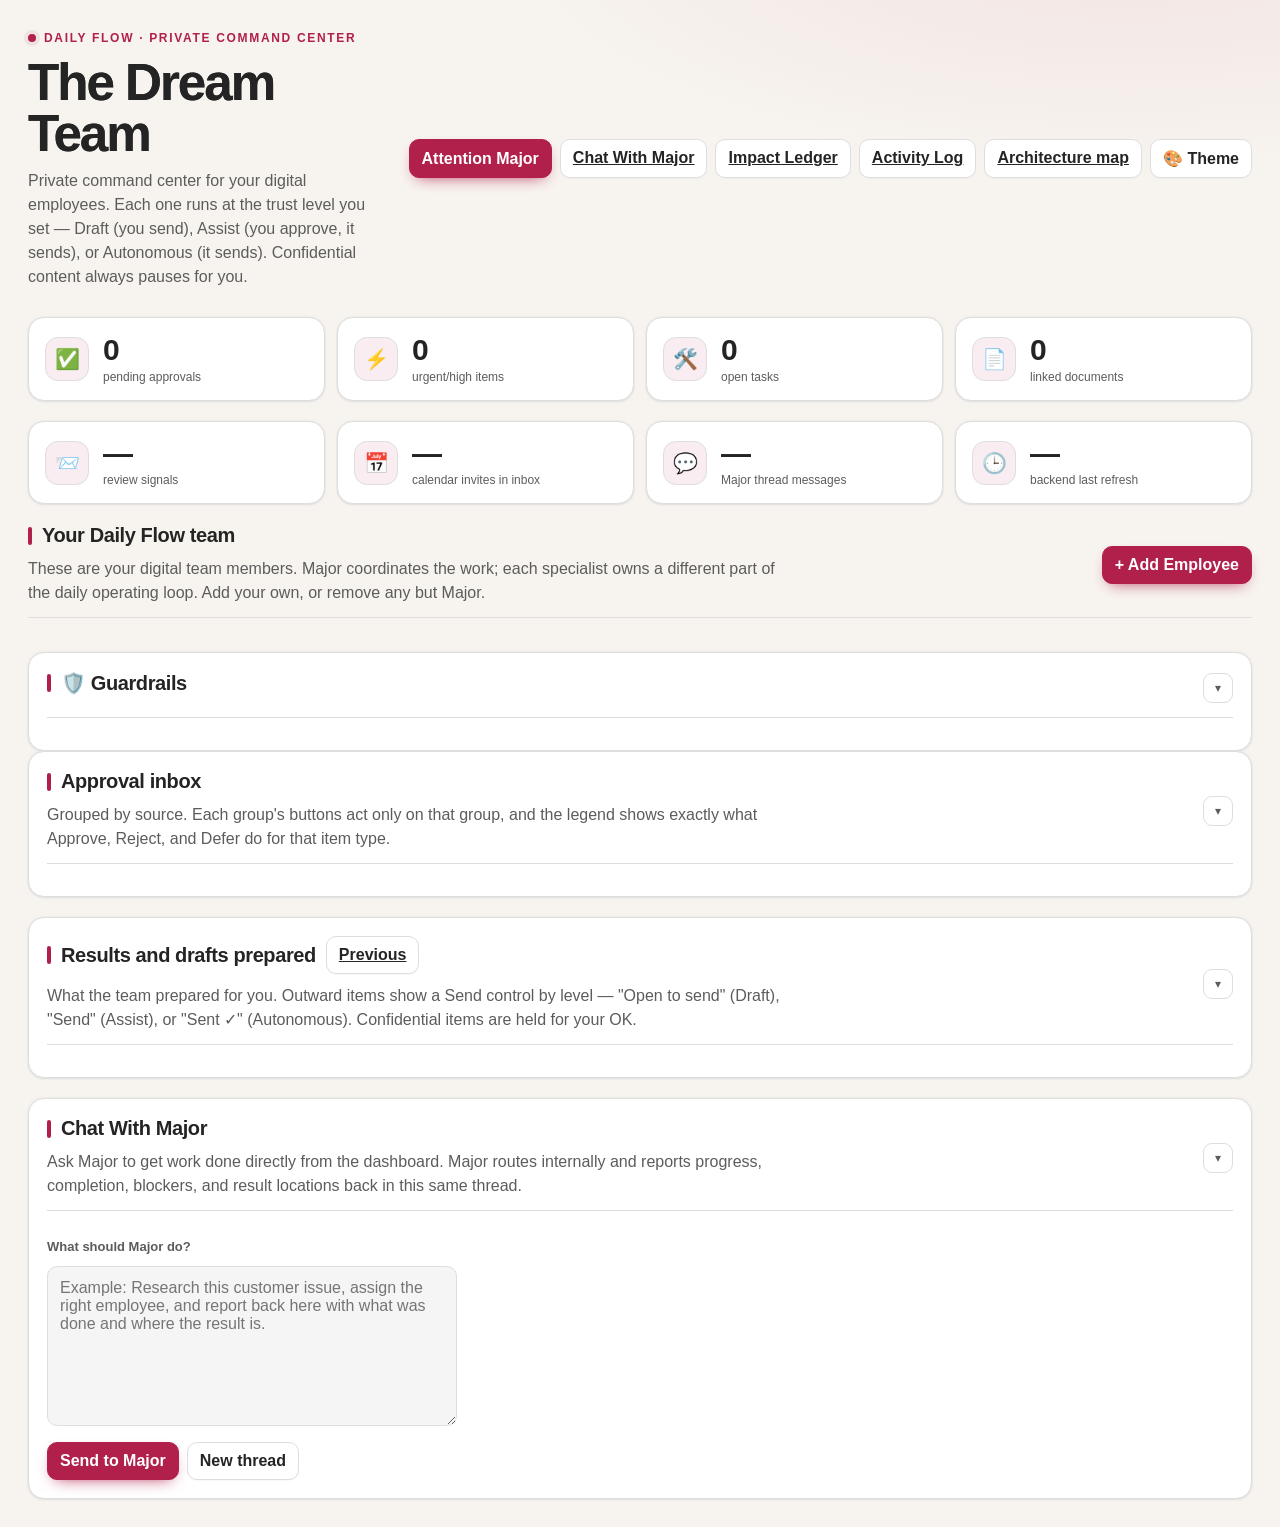
==== app/static/index.html @ d407c921 "The Dream Team for Microsoft Scout v4.0.0 — first public release Local-first command center + eight " ====
<!doctype html>
<html lang="en">
<head>
  <meta charset="utf-8">
  <meta name="viewport" content="width=device-width, initial-scale=1">
  <link rel="icon" href="data:,">
  <title>The Dream Team</title>
  <script>
    (() => {
      const KEY = "df-theme";
      const valid = ["light", "dark", "sepia", "aurora"];
      const params = new URLSearchParams(window.location.search);
      let saved = null;
      try { saved = localStorage.getItem(KEY); } catch (e) {}
      const param = params.get("scoutTheme");
      const theme =
        (valid.includes(saved) && saved) ||
        (valid.includes(param) && param) ||
        (window.matchMedia("(prefers-color-scheme: dark)").matches ? "dark" : "light");
      document.documentElement.setAttribute("data-theme", theme);
    })();
  </script>
  <link rel="stylesheet" href="styles.css">
</head>
<body>
  <div class="shell">
    <header class="hero">
      <div>
        <span class="hero-eyebrow">Daily Flow · Private command center</span>
        <h1>The Dream Team</h1>
        <p class="subtitle">Private command center for your digital employees. Each one runs at the trust level you set — Draft (you send), Assist (you approve, it sends), or Autonomous (it sends). Confidential content always pauses for you.</p>
      </div>
      <div class="toolbar">
        <button class="btn primary" id="attentionBtn">Attention Major</button>
        <a class="btn" href="#majorChatSection">Chat With Major</a>
        <a class="btn" href="ledger.html">Impact Ledger</a>
        <a class="btn" href="activity-log.html">Activity Log</a>
        <a class="btn" href="architecture.html">Architecture map</a>
        <div class="theme-switch">
          <button class="btn" id="themeBtn" aria-haspopup="true" aria-expanded="false" title="Color theme">🎨 Theme</button>
          <div class="theme-menu" id="themeMenu" role="menu" hidden>
            <button class="theme-option" data-theme-set="light" role="menuitem"><span class="sw" data-sw="light"></span>Light<span class="check">✓</span></button>
            <button class="theme-option" data-theme-set="dark" role="menuitem"><span class="sw" data-sw="dark"></span>Dark<span class="check">✓</span></button>
            <button class="theme-option" data-theme-set="sepia" role="menuitem"><span class="sw" data-sw="sepia"></span>Sepia<span class="check">✓</span></button>
            <button class="theme-option" data-theme-set="aurora" role="menuitem"><span class="sw" data-sw="aurora"></span>Aurora<span class="check">✓</span></button>
          </div>
        </div>
      </div>
    </header>

    <div class="attention-banner" id="chatStatus" role="status" aria-live="polite"></div>

    <section class="metric-strip">
      <a class="card metric metric-link" href="metric-detail.html?metric=approvals"><span class="metric-icon">✅</span><div class="metric-body"><div class="metric-value" id="approvalCount">0</div><div class="metric-label">pending approvals</div></div></a>
      <a class="card metric metric-link" href="metric-detail.html?metric=urgent"><span class="metric-icon">⚡</span><div class="metric-body"><div class="metric-value" id="urgentCount">0</div><div class="metric-label">urgent/high items</div></div></a>
      <a class="card metric metric-link" href="metric-detail.html?metric=tasks"><span class="metric-icon">🛠️</span><div class="metric-body"><div class="metric-value" id="taskCount">0</div><div class="metric-label">open tasks</div></div></a>
      <a class="card metric metric-link" href="metric-detail.html?metric=results"><span class="metric-icon">📄</span><div class="metric-body"><div class="metric-value" id="draftCount">0</div><div class="metric-label">linked documents</div></div></a>
    </section>

    <section class="metric-strip">
      <a class="card metric metric-link" href="metric-detail.html?metric=review"><span class="metric-icon">📨</span><div class="metric-body"><div class="metric-value" id="inboxSignal">—</div><div class="metric-label">review signals</div></div></a>
      <a class="card metric metric-link" href="metric-detail.html?metric=calendar"><span class="metric-icon">📅</span><div class="metric-body"><div class="metric-value" id="calendarSignal">—</div><div class="metric-label">calendar invites in inbox</div></div></a>
      <a class="card metric metric-link" href="metric-detail.html?metric=messages"><span class="metric-icon">💬</span><div class="metric-body"><div class="metric-value" id="teamsSignal">—</div><div class="metric-label">Major thread messages</div></div></a>
      <article class="card metric"><span class="metric-icon">🕒</span><div class="metric-body"><div class="metric-value" id="ledgerUpdated">—</div><div class="metric-label">backend last refresh</div></div></article>
    </section>

    <section class="team-roster">
      <div class="section-head">
        <div>
          <h2>Your Daily Flow team <span id="civilianBadge" class="civilian-badge" hidden></span></h2>
          <p class="subtitle">These are your digital team members. Major coordinates the work; each specialist owns a different part of the daily operating loop. Add your own, or remove any but Major.</p>
        </div>
        <button class="btn primary" id="addEmployeeBtn" type="button">+ Add Employee</button>
      </div>
      <div id="onboardingCards"></div>
      <div class="employee-grid" id="employees"></div>
      <div id="removedEmployees"></div>
    </section>

    <section class="card section" id="guardrailsSection" data-collapsible>
      <div class="section-head">
        <div>
          <h2>🛡️ Guardrails</h2>
          <p class="subtitle g-sub" id="guardrailsSummary"></p>
        </div>
        <button class="collapse-toggle" type="button" aria-expanded="true" title="Collapse"><span class="chev">▾</span></button>
      </div>
      <div class="g-body" id="guardrailsBody"></div>
    </section>

    <section class="card section" id="approvalsSection" data-collapsible>
      <div class="section-head">
        <div>
          <h2>Approval inbox</h2>
          <p class="subtitle">Grouped by source. Each group's buttons act only on that group, and the legend shows exactly what Approve, Reject, and Defer do for that item type.</p>
        </div>
        <button class="collapse-toggle" type="button" aria-expanded="true" title="Collapse"><span class="chev">▾</span></button>
      </div>
      <div class="approval-list" id="approvals"></div>
      <div class="memory-bar" id="memoryBar" hidden></div>
    </section>

    <section class="card section" id="resultsSection" data-collapsible style="margin-top:20px;">
      <div class="section-head">
        <div>
          <div class="title-row"><h2>Results and drafts prepared</h2><a class="btn" href="results-history.html">Previous</a></div>
          <p class="subtitle">What the team prepared for you. Outward items show a Send control by level — "Open to send" (Draft), "Send" (Assist), or "Sent ✓" (Autonomous). Confidential items are held for your OK.</p>
        </div>
        <button class="collapse-toggle" type="button" aria-expanded="true" title="Collapse"><span class="chev">▾</span></button>
      </div>
      <div class="draft-list" id="drafts"></div>
    </section>

    <section class="card section" id="majorChatSection" data-collapsible style="margin-top:20px;">
      <div class="section-head">
        <div>
          <h2>Chat With Major</h2>
          <p class="subtitle">Ask Major to get work done directly from the dashboard. Major routes internally and reports progress, completion, blockers, and result locations back in this same thread.</p>
        </div>
        <button class="collapse-toggle" type="button" aria-expanded="true" title="Collapse"><span class="chev">▾</span></button>
      </div>
      <div class="chat-shell">
        <form id="chatForm">
          <label class="field-label" for="chatMessage">What should Major do?</label>
          <textarea id="chatMessage" placeholder="Example: Research this customer issue, assign the right employee, and report back here with what was done and where the result is."></textarea>
          <div class="chat-context" id="threadContext"></div>
          <div class="toolbar" style="margin-top:12px; justify-content:flex-start;">
            <button class="btn primary" id="sendBtn" type="submit">Send to Major</button>
            <button class="btn" id="newThreadBtn" type="button">New thread</button>
          </div>
        </form>
        <div>
          <div class="chat-messages" id="messages"></div>
        </div>
      </div>
    </section>
  </div>

  <dialog class="decision-dialog" id="approvalFeedbackDialog">
    <form id="approvalFeedbackForm">
      <div class="section-head">
        <div>
          <h2 id="approvalFeedbackTitle">Send decision to Major</h2>
          <p class="subtitle">Add optional guidance if you want Major to prep, create a document, or do follow-up work after this decision.</p>
        </div>
      </div>
      <div id="approvalFeedbackEffects" class="approval-effects"></div>
      <label class="field-label" for="approvalFeedbackText">Optional guidance for Major</label>
      <textarea id="approvalFeedbackText" placeholder="Examples: Prep me for this meeting. Create a one-page briefing doc. Summarize what I need to know."></textarea>
      <div class="toolbar" style="margin-top:12px; justify-content:flex-start;">
        <button class="btn primary" id="submitApprovalFeedbackBtn" type="submit">Send decision</button>
        <button class="btn" id="cancelApprovalFeedbackBtn" type="button">Cancel</button>
      </div>
    </form>
  </dialog>

  <dialog class="decision-dialog add-emp-dialog" id="addEmployeeDialog">
    <div class="section-head">
      <div>
        <h2 id="addEmpTitle">Add an employee</h2>
        <p class="subtitle" id="addEmpSub">Port one of your own Scout workflows in as a first-class team member.</p>
      </div>
      <button class="btn" id="addEmpCloseBtn" type="button">Close</button>
    </div>
    <div id="addEmpBody"></div>
  </dialog>

  <script src="app.js?v=20260625-team"></script>
</body>
</html>
---- app/static/styles.css ----
:root {
  color-scheme: light;
  --cp-bg: #f7f4ef;
  --cp-bg-elevated: #fcfbf8;
  --cp-surface: #ffffff;
  --cp-surface-soft: #f5f5f5;
  --cp-border: #dedede;
  --cp-border-strong: #919191;
  --cp-text: #242424;
  --cp-text-muted: #5c5c5c;
  --cp-text-soft: #6f6f6f;
  --cp-accent: #b11f4b;
  --cp-accent-hover: #9a1a41;
  --cp-accent-soft: rgba(177, 31, 75, 0.08);
  --cp-accent-fg: #ffffff;
  --cp-success: #16a34a;
  --cp-danger: #dc2626;
  --cp-warning: #f59e0b;
  --cp-link: #0078d4;
  --cp-shadow: 0 18px 48px rgba(0, 0, 0, 0.12);
  --cp-overlay: rgba(255, 255, 255, 0.8);
  --cp-panel: rgba(255, 255, 255, 0.86);
  --cp-panel-strong: rgba(255, 255, 255, 0.96);
  --cp-sheen: rgba(255, 255, 255, 0.55);
  --cp-highlight: rgba(177, 31, 75, 0.12);
}
html[data-theme="dark"] {
  color-scheme: dark;
  --cp-bg: #3d3b3a;
  --cp-bg-elevated: #343231;
  --cp-surface: #292929;
  --cp-surface-soft: #2e2e2e;
  --cp-border: #474747;
  --cp-border-strong: #5f5f5f;
  --cp-text: #dedede;
  --cp-text-muted: #919191;
  --cp-text-soft: #b0b0b0;
  --cp-accent: #fd8ea1;
  --cp-accent-hover: #fb7b91;
  --cp-accent-soft: rgba(253, 142, 161, 0.14);
  --cp-accent-fg: #1a1a1a;
  --cp-success: #4ade80;
  --cp-danger: #f87171;
  --cp-warning: #fbbf24;
  --cp-link: #4da6ff;
  --cp-shadow: 0 18px 48px rgba(0, 0, 0, 0.32);
  --cp-overlay: rgba(41, 41, 41, 0.88);
  --cp-panel: rgba(41, 41, 41, 0.72);
  --cp-panel-strong: rgba(41, 41, 41, 0.96);
  --cp-sheen: rgba(255, 255, 255, 0.04);
  --cp-highlight: rgba(253, 142, 161, 0.12);
}
html[data-theme="aurora"] {
  color-scheme: dark;
  --cp-bg: #0b0e1a;
  --cp-bg-elevated: #11152a;
  --cp-surface: #161b34;
  --cp-surface-soft: #1d2340;
  --cp-border: #2a3157;
  --cp-border-strong: #3d4675;
  --cp-text: #e8ecff;
  --cp-text-muted: #9aa3cc;
  --cp-text-soft: #bcc3ea;
  --cp-accent: #8b6cff;
  --cp-accent-hover: #7a58ff;
  --cp-accent-soft: rgba(139, 108, 255, 0.16);
  --cp-accent-fg: #0b0e1a;
  --cp-success: #3ddc97;
  --cp-danger: #ff6b81;
  --cp-warning: #ffb454;
  --cp-link: #5cc8ff;
  --cp-shadow: 0 18px 52px rgba(0, 0, 0, 0.55);
  --cp-overlay: rgba(11, 14, 26, 0.9);
  --cp-panel: rgba(22, 27, 52, 0.72);
  --cp-panel-strong: rgba(22, 27, 52, 0.96);
  --cp-sheen: rgba(124, 140, 255, 0.06);
  --cp-highlight: rgba(139, 108, 255, 0.18);
}
html[data-theme="aurora"] body {
  background:
    radial-gradient(1200px 620px at 10% -12%, rgba(139, 108, 255, 0.20), transparent 60%),
    radial-gradient(960px 520px at 102% -4%, rgba(92, 200, 255, 0.14), transparent 55%),
    var(--cp-bg);
  background-attachment: fixed;
}
* { box-sizing: border-box; }
html { overflow-x: hidden; }
body {
  margin: 0;
  background: var(--cp-bg);
  color: var(--cp-text);
  font-family: "Segoe UI", Aptos, Calibri, -apple-system, BlinkMacSystemFont, sans-serif;
  overflow-x: hidden;
}
button, input, select, textarea { font: inherit; }
.shell { width: min(100%, 1480px); margin: 0 auto; padding: 28px; overflow-x: clip; }
.hero {
  display: grid;
  grid-template-columns: minmax(0, 1fr) auto;
  gap: 24px;
  align-items: end;
  margin-bottom: 24px;
  position: relative;
  z-index: 40;
}
.hero > *, .section-head > *, .columns > *, .chat-shell > *, .grid-page > *, .employee, .approval, .item, .work-card, .metric, .card { min-width: 0; }
h1, h2, h3, p { margin: 0; }
h1 { font-size: clamp(32px, 4vw, 52px); letter-spacing: -0.04em; line-height: 1; }
h2 { font-size: 20px; letter-spacing: -0.02em; }
h3 { font-size: 16px; }
.title-row {
  display: flex;
  align-items: center;
  gap: 10px;
  flex-wrap: wrap;
}
.subtitle { color: var(--cp-text-muted); margin-top: 10px; max-width: 760px; line-height: 1.5; }
.pill-row { display: flex; flex-wrap: wrap; gap: 8px; margin-top: 16px; }
.pill, .status, .risk {
  display: inline-flex;
  align-items: center;
  gap: 6px;
  border: 1px solid var(--cp-border);
  border-radius: 999px;
  padding: 6px 10px;
  color: var(--cp-text-muted);
  background: var(--cp-surface);
  font-size: 12px;
  white-space: nowrap;
}
.status.ready, .risk.low { color: var(--cp-success); border-color: var(--cp-success); }
.status.busy, .risk.medium { color: var(--cp-warning); border-color: var(--cp-warning); }
.status.blocked, .risk.high { color: var(--cp-danger); border-color: var(--cp-danger); }
.status.working { color: var(--cp-accent); border-color: var(--cp-accent); }
.status.working::before { animation: status-pulse 1.1s ease-in-out infinite; }
.status.paused { color: var(--cp-text-muted); border-color: var(--cp-border); opacity: 0.85; }
@keyframes status-pulse { 0%,100% { opacity: 1; } 50% { opacity: 0.25; } }
.toolbar {
  display: flex;
  justify-content: flex-end;
  gap: 8px;
  flex-wrap: wrap;
  min-width: 0;
}
.btn {
  border: 1px solid var(--cp-border);
  border-radius: 0.625rem;
  background: var(--cp-surface);
  color: var(--cp-text);
  padding: 9px 12px;
  cursor: pointer;
}
.btn:hover { border-color: var(--cp-border-strong); }
.btn.primary {
  background: var(--cp-accent);
  color: var(--cp-accent-fg);
  border-color: var(--cp-accent);
}
.btn.primary:hover { background: var(--cp-accent-hover); }
button:disabled { opacity: 0.6; cursor: not-allowed; }
.decision-dialog {
  width: min(640px, calc(100vw - 32px));
  border: 1px solid var(--cp-border);
  border-radius: 16px;
  background: var(--cp-surface);
  color: var(--cp-text);
  box-shadow: var(--cp-shadow);
  padding: 18px;
}
.decision-dialog::backdrop {
  background: rgba(0, 0, 0, 0.42);
}
.card {
  background: var(--cp-surface);
  border: 1px solid var(--cp-border);
  border-radius: 16px;
  box-shadow: 0 0 2px var(--cp-border), 0 1px 2px var(--cp-border);
}
.section { padding: 18px; }
.section-head {
  display: flex;
  justify-content: space-between;
  align-items: center;
  gap: 16px;
  margin-bottom: 14px;
}
.metric-strip {
  display: grid;
  grid-template-columns: repeat(4, minmax(0, 1fr));
  gap: 12px;
  margin-bottom: 20px;
}
.metric { padding: 14px; }
.metric-link {
  color: inherit;
  text-decoration: none;
  transition: border-color 120ms ease, transform 120ms ease;
}
.metric-link:hover, .metric-link:focus-visible {
  border-color: var(--cp-accent);
  transform: translateY(-1px);
  outline: none;
}
.metric-link .metric-label::after {
  content: " ->";
  color: var(--cp-accent);
  font-weight: 800;
}
.metric-value { font-size: 28px; font-weight: 800; letter-spacing: -0.04em; }
.metric-label { color: var(--cp-text-muted); font-size: 12px; margin-top: 4px; }
.team-roster {
  margin-bottom: 20px;
}
.employee-grid {
  display: grid;
  grid-template-columns: repeat(4, minmax(0, 1fr));
  gap: 12px;
}
.employee {
  padding: 14px;
  display: grid;
  gap: 8px;
  background: var(--cp-surface);
  border: 1px solid var(--cp-border);
  border-radius: 16px;
  box-shadow: 0 0 2px var(--cp-border), 0 1px 2px var(--cp-border);
}
.employee-top { display: flex; justify-content: space-between; align-items: start; gap: 8px; }
.employee .role { color: var(--cp-text-muted); font-size: 12px; line-height: 1.35; }
.employee .skills { color: var(--cp-text-soft); font-size: 12px; line-height: 1.35; }
/* --- 3.0.0 progressive trust + Always/Ask/Never protocol --- */
.emp-trust-row { display: flex; align-items: center; justify-content: space-between; gap: 8px; }
.trust-badge { font-size: 11px; font-weight: 700; padding: 2px 8px; border-radius: 999px; border: 1px solid var(--cp-border-strong); white-space: nowrap; }
.trust-draft { color: var(--cp-text-muted); }
.trust-assist { color: var(--cp-warning); border-color: var(--cp-warning); }
.trust-autonomous { color: var(--cp-success); border-color: var(--cp-success); }
.emp-power { font-size: 11px; padding: 2px 9px; border-radius: 999px; cursor: pointer; background: var(--cp-surface); color: var(--cp-text); border: 1px solid var(--cp-border-strong); }
.emp-power.off { color: var(--cp-danger); border-color: var(--cp-danger); }
.employee.paused { opacity: 0.6; }
.emp-protocol > summary { cursor: pointer; color: var(--cp-text-muted); font-size: 12px; user-select: none; }
.emp-protocol .proto { display: grid; gap: 6px; margin-top: 8px; }
.proto-block { display: grid; gap: 2px; }
.proto-h { font-size: 10px; font-weight: 700; text-transform: uppercase; letter-spacing: 0.04em; }
.proto-block.always .proto-h { color: var(--cp-success); }
.proto-block.ask .proto-h { color: var(--cp-warning); }
.proto-block.never .proto-h { color: var(--cp-danger); }
.proto-block ul { margin: 0; padding-left: 16px; color: var(--cp-text-soft); font-size: 12px; line-height: 1.4; }
.proto-block li.muted { list-style: none; margin-left: -16px; color: var(--cp-text-muted); }
.trust-grad { display: flex; align-items: center; gap: 6px; font-size: 11px; color: var(--cp-text-muted); margin-top: 4px; }
.trust-grad select { font: inherit; padding: 3px 6px; border-radius: 8px; border: 1px solid var(--cp-border-strong); background: var(--cp-surface); color: var(--cp-text); }
.trust-fixed { font-size: 11px; color: var(--cp-text-muted); margin-top: 4px; display: flex; flex-direction: column; gap: 3px; }
.trust-fixed strong { color: var(--cp-success); }
.trust-note { color: var(--cp-text-soft); line-height: 1.4; }
.trust-label-line { font-size: 11px; color: var(--cp-text-soft); font-style: italic; margin-bottom: 2px; }
/* --- 3.0.0 decision-memory muted bar --- */
.memory-bar { margin-top: 10px; }
.memory-details > summary { cursor: pointer; font-size: 13px; color: var(--cp-text-muted); display: flex; align-items: center; gap: 10px; flex-wrap: wrap; }
.mem-clear { font: inherit; font-size: 12px; cursor: pointer; background: transparent; color: var(--cp-accent); border: 1px solid var(--cp-border-strong); border-radius: 999px; padding: 2px 10px; }
.mem-list { list-style: none; margin: 10px 0 0; padding: 0; display: grid; gap: 6px; }
.mem-list li { display: flex; align-items: center; gap: 10px; font-size: 12px; padding: 6px 10px; background: var(--cp-surface-soft); border: 1px solid var(--cp-border); border-radius: 10px; }
.mem-tag { font-size: 10px; font-weight: 700; text-transform: uppercase; padding: 1px 7px; border-radius: 999px; border: 1px solid var(--cp-border-strong); }
.mem-rejected { color: var(--cp-danger); border-color: var(--cp-danger); }
.mem-deferred { color: var(--cp-warning); border-color: var(--cp-warning); }
.mem-subj { font-weight: 600; overflow: hidden; text-overflow: ellipsis; white-space: nowrap; }
.mem-from { color: var(--cp-text-muted); margin-left: auto; }
.btn.tiny { padding: 2px 9px; font-size: 11px; }
/* --- 3.0.0 guardrails panel --- */
.g-body { padding: 0; display: grid; gap: 14px; }
.g-cardinal { color: var(--cp-text-soft); font-size: 13px; line-height: 1.45; border-left: 3px solid var(--cp-accent); padding-left: 12px; }
.g-stats { display: grid; grid-template-columns: repeat(4, minmax(0, 1fr)); gap: 10px; }
.g-stat { background: var(--cp-surface-soft); border: 1px solid var(--cp-border); border-radius: 12px; padding: 12px; text-align: center; }
.g-num { display: block; font-size: 28px; font-weight: 800; letter-spacing: -0.02em; }
.g-num.ok { color: var(--cp-success); }
.g-lab { font-size: 11px; color: var(--cp-text-muted); }
.g-cols { display: grid; grid-template-columns: 1fr 1fr; gap: 16px; }
.g-h { margin: 0 0 6px; font-size: 12px; text-transform: uppercase; letter-spacing: 0.04em; }
.g-h.ok { color: var(--cp-success); }
.g-h.warn { color: var(--cp-warning); }
.g-cols ul { margin: 0; padding-left: 16px; color: var(--cp-text-soft); font-size: 12px; line-height: 1.5; }
.g-foot { display: flex; flex-wrap: wrap; gap: 14px; font-size: 11px; color: var(--cp-text-muted); }
@media (max-width: 620px) { .g-stats { grid-template-columns: repeat(2, 1fr); } .g-cols { grid-template-columns: 1fr; } }
/* --- 3.1.0 guardrails delegation ledger --- */
.g-levels { display: grid; gap: 5px; }
.g-level-row { display: flex; align-items: center; justify-content: space-between; gap: 8px; font-size: 12px; }
.g-reset { margin-top: 10px; font-size: 12px; }
/* --- 3.0.0 ripple + civilians --- */
.civilian-badge { font-size: 11px; font-weight: 600; color: var(--cp-accent); border: 1px solid var(--cp-accent); border-radius: 999px; padding: 1px 9px; vertical-align: middle; margin-left: 8px; }
.cadence-list { margin: 0; padding-left: 16px; color: var(--cp-text-soft); font-size: 12px; line-height: 1.6; }
.cadence-list .muted, .muted { color: var(--cp-text-muted); }
/* --- 3.1.0 Send control in Results & Drafts --- */
.send-row { display: flex; align-items: center; gap: 10px; margin-top: 10px; flex-wrap: wrap; }
.send-btn { padding: 5px 16px; }
.send-hint { font-size: 12px; color: var(--cp-text-muted); }
.send-tag { font-size: 12px; font-weight: 600; padding: 3px 10px; border-radius: 999px; border: 1px solid var(--cp-border-strong); }
.send-tag.manual { color: var(--cp-text-muted); }
.send-tag.sent { color: var(--cp-success); border-color: var(--cp-success); }
.send-row.held .send-hint { color: var(--cp-warning); }

/* --- 3.0.0 motion: entrance cascade, living Aurora glow, civilian pulse --- */
@keyframes fadeUp {
  from { opacity: 0; transform: translateY(10px); }
  to   { opacity: 1; transform: none; }
}
@keyframes auroraDrift {
  0%   { transform: translate3d(-2%, -1%, 0) scale(1.04); opacity: 0.85; }
  50%  { transform: translate3d(3%, 2.5%, 0) scale(1.12); opacity: 1; }
  100% { transform: translate3d(-2%, -1%, 0) scale(1.04); opacity: 0.85; }
}
@keyframes civilianPulse {
  0%, 100% { box-shadow: 0 0 0 0 var(--cp-accent-soft); }
  50%      { box-shadow: 0 0 0 5px transparent; }
}
@keyframes badgeSheen {
  0%   { background-position: -120% 0; }
  100% { background-position: 220% 0; }
}
@media (prefers-reduced-motion: no-preference) {
  /* one-time staggered entrance for the main layout blocks (static containers, not re-rendered) */
  .shell > * { animation: fadeUp 0.5s cubic-bezier(0.22, 1, 0.36, 1) both; }
  .shell > *:nth-child(2) { animation-delay: 0.05s; }
  .shell > *:nth-child(3) { animation-delay: 0.10s; }
  .shell > *:nth-child(4) { animation-delay: 0.15s; }
  .shell > *:nth-child(5) { animation-delay: 0.20s; }
  .shell > *:nth-child(6) { animation-delay: 0.25s; }
  .shell > *:nth-child(n+7) { animation-delay: 0.30s; }

  /* Aurora theme only: a slow living glow drifting behind the content */
  html[data-theme="aurora"] body::before {
    content: "";
    position: fixed;
    inset: -25vmax;
    z-index: -1;
    pointer-events: none;
    background:
      radial-gradient(42vmax 28vmax at 18% 12%, rgba(139, 108, 255, 0.16), transparent 60%),
      radial-gradient(38vmax 24vmax at 86% 8%, rgba(92, 200, 255, 0.12), transparent 55%);
    animation: auroraDrift 20s ease-in-out infinite;
    will-change: transform, opacity;
  }
  /* Aurora accent button gets a soft animated glow on hover */
  html[data-theme="aurora"] .btn.primary:hover,
  html[data-theme="aurora"] #attentionBtn:hover {
    box-shadow: 0 0 0 1px var(--cp-accent), 0 8px 28px var(--cp-accent-soft);
  }
  /* active civilian badge gently pulses */
  .civilian-badge:not([hidden]) { animation: civilianPulse 2.2s ease-in-out infinite; }
}
.status.queued, .status.in_progress, .risk.medium { color: var(--cp-warning); border-color: var(--cp-warning); }
.status.completed, .status.done, .risk.low { color: var(--cp-success); border-color: var(--cp-success); }
.status.blocked, .status.failed, .risk.high { color: var(--cp-danger); border-color: var(--cp-danger); }
.approval-list, .inbox-list, .task-list, .draft-list, .log-list, .chat-messages { display: grid; gap: 10px; }
.approval-list { gap: 18px; }
.approval-group {
  border: 1px solid var(--cp-border);
  border-radius: 0.75rem;
  padding: 14px;
  background: var(--cp-surface);
  display: grid;
  gap: 10px;
}
.approval-group-head {
  display: flex;
  justify-content: space-between;
  align-items: center;
  gap: 12px;
  flex-wrap: wrap;
}
.approval-group-title { font-size: 15px; display: flex; align-items: center; gap: 6px; }
.approval-group-count { color: var(--cp-text-muted); font-weight: 600; }
.approval-selectall {
  display: inline-flex;
  align-items: center;
  gap: 6px;
  font-size: 12px;
  color: var(--cp-text-muted);
  cursor: pointer;
}
.approval-selectall input { inline-size: 16px; block-size: 16px; accent-color: var(--cp-accent); }
.approval-legend {
  font-size: 12px;
  color: var(--cp-text-muted);
  padding: 8px 10px;
  border: 1px dashed var(--cp-border);
  border-radius: 0.5rem;
  background: var(--cp-surface-soft);
  line-height: 1.5;
}
.approval-group-list { display: grid; gap: 10px; }
.approval-group-bar {
  display: flex;
  align-items: center;
  gap: 12px;
  flex-wrap: wrap;
}
.approval-group-bar .approval-group-actions { margin: 0; }
.approval-group-bar .approval-legend { margin: 0; flex: 1 1 240px; }
.approval-effects {
  margin: 4px 0 10px;
  padding: 10px 12px;
  border: 1px solid var(--cp-border);
  border-radius: 0.5rem;
  background: var(--cp-surface-soft);
}
.approval-effects .effects-label { font-size: 12px; color: var(--cp-text-muted); margin-bottom: 6px; }
.approval-effects .effects-list { margin: 0; padding-left: 18px; display: grid; gap: 4px; font-size: 13px; }
.approval {
  display: grid;
  grid-template-columns: auto 1fr;
  gap: 12px;
  padding: 12px;
  border: 1px solid var(--cp-border);
  border-radius: 0.625rem;
  background: var(--cp-surface-soft);
}
.approval input { inline-size: 18px; block-size: 18px; margin-top: 3px; accent-color: var(--cp-accent); }
.approval-meta, .small-meta {
  display: flex;
  flex-wrap: wrap;
  gap: 8px;
  align-items: center;
  color: var(--cp-text-muted);
  font-size: 12px;
  margin-top: 8px;
}
.approval-source {
  display: inline-flex;
  align-items: center;
  gap: 3px;
  color: var(--cp-accent);
  font-weight: 600;
  text-decoration: none;
  padding: 1px 8px;
  border: 1px solid var(--cp-border-strong);
  border-radius: 999px;
}
.approval-source:hover { border-color: var(--cp-accent); background: var(--cp-accent-soft); }
.preview {
  margin-top: 8px;
  padding: 10px;
  border: 1px solid var(--cp-border);
  border-radius: 0.625rem;
  background: var(--cp-surface);
  color: var(--cp-text-muted);
  line-height: 1.4;
  font-size: 13px;
  white-space: pre-wrap;
  overflow-wrap: anywhere;
  word-break: break-word;
}
.item, .work-card {
  padding: 12px;
  border: 1px solid var(--cp-border);
  border-radius: 0.625rem;
  background: var(--cp-surface-soft);
}
.item-top { display: flex; justify-content: space-between; gap: 12px; align-items: flex-start; min-width: 0; }
.item-top h3, .item h3, .work-card h3, .approval h3, .chat-message .message-body, .slot-detail, .small-meta span, .meta span {
  min-width: 0;
  overflow-wrap: anywhere;
  word-break: break-word;
}
.meta {
  display: flex;
  gap: 8px;
  flex-wrap: wrap;
  margin-top: 8px;
  color: var(--cp-text-muted);
  font-size: 12px;
}
.work-grid {
  display: grid;
  grid-template-columns: repeat(2, minmax(0, 1fr));
  gap: 12px;
}
.work-card {
  display: grid;
  gap: 8px;
}
.columns {
  display: grid;
  grid-template-columns: repeat(2, minmax(0, 1fr));
  gap: 20px;
  margin-top: 20px;
}
.empty {
  color: var(--cp-text-muted);
  border: 1px dashed var(--cp-border);
  border-radius: 0.625rem;
  padding: 18px;
  text-align: center;
  background: var(--cp-surface-soft);
}
.chat-shell {
  display: grid;
  grid-template-columns: minmax(280px, 0.35fr) minmax(0, 0.65fr);
  gap: 16px;
  align-items: start;
}
.chat-messages {
  max-height: 420px;
  overflow: auto;
  padding-right: 4px;
}
.chat-message {
  padding: 12px;
  border: 1px solid var(--cp-border);
  border-radius: 0.625rem;
  background: var(--cp-surface-soft);
}
.chat-message.user { background: var(--cp-accent-soft); }
.chat-message .message-body { color: var(--cp-text); line-height: 1.45; margin-top: 6px; white-space: pre-wrap; }
.chat-context {
  display: none;
  margin-top: 12px;
  padding: 10px;
  border: 1px solid var(--cp-border);
  border-radius: 0.625rem;
  background: var(--cp-surface-soft);
  color: var(--cp-text-muted);
  font-size: 13px;
  line-height: 1.4;
}
.chat-context.active { display: block; }
.attention-banner {
  display: none;
  margin-bottom: 20px;
  padding: 12px 14px;
  border: 1px solid var(--cp-warning);
  border-radius: 0.625rem;
  background: var(--cp-surface);
  color: var(--cp-text);
  line-height: 1.4;
  font-size: 14px;
}
.attention-banner.active { display: block; }
.attention-banner.done { border-color: var(--cp-success); }
.attention-banner.blocked { border-color: var(--cp-danger); }
.work-status {
  display: grid;
  gap: 8px;
}
.work-status-top {
  display: flex;
  justify-content: space-between;
  gap: 12px;
  align-items: start;
}
.work-status-top span {
  border: 1px solid currentColor;
  border-radius: 999px;
  padding: 3px 8px;
  font-size: 12px;
  color: var(--cp-warning);
  white-space: nowrap;
}
.work-status-meta {
  display: flex;
  flex-wrap: wrap;
  gap: 8px 14px;
  color: var(--cp-text-muted);
  font-size: 12px;
}
.work-progress {
  height: 6px;
  overflow: hidden;
  border-radius: 999px;
  background: var(--cp-surface-soft);
  border: 1px solid var(--cp-border);
}
.work-progress span {
  display: block;
  height: 100%;
  background: var(--cp-accent);
  border-radius: inherit;
}
.field-label {
  display: block;
  color: var(--cp-text-muted);
  font-weight: 700;
  font-size: 13px;
  margin-top: 14px;
}
textarea, select {
  width: 100%;
  border: 1px solid var(--cp-border);
  background: var(--cp-surface-soft);
  color: var(--cp-text);
  border-radius: 0.625rem;
  padding: 12px;
  margin-top: 12px;
}
textarea {
  min-height: 160px;
  resize: vertical;
}
.timeline { display: grid; gap: 10px; }
.slot {
  display: grid;
  grid-template-columns: 120px 1fr auto;
  gap: 12px;
  align-items: start;
  padding: 12px;
  background: var(--cp-surface-soft);
  border: 1px solid var(--cp-border);
  border-radius: 0.625rem;
}
.time { color: var(--cp-accent); font-weight: 700; }
.slot-title { font-weight: 700; margin-bottom: 4px; }
.slot-detail { color: var(--cp-text-muted); line-height: 1.4; font-size: 14px; }
.grid-page {
  display: grid;
  grid-template-columns: minmax(0, 0.95fr) minmax(0, 1.05fr);
  gap: 20px;
}
.calendar {
  display: grid;
  grid-template-columns: repeat(7, minmax(0, 1fr));
  gap: 8px;
}
.weekday {
  color: var(--cp-text-muted);
  font-size: 12px;
  font-weight: 700;
  padding: 0 4px;
}
.day {
  min-height: 92px;
  border: 1px solid var(--cp-border);
  border-radius: 0.625rem;
  background: var(--cp-surface-soft);
  color: var(--cp-text);
  padding: 10px;
  text-align: left;
  display: grid;
  align-content: start;
  gap: 8px;
  cursor: pointer;
}
.day:hover, .day.selected { border-color: var(--cp-accent); background: var(--cp-accent-soft); }
.day.empty { cursor: default; background: var(--cp-surface); }
.day-number { font-weight: 800; }
.day-count { color: var(--cp-text-muted); font-size: 12px; line-height: 1.35; }
.summary-strip {
  display: grid;
  grid-template-columns: repeat(4, minmax(0, 1fr));
  gap: 10px;
  margin-bottom: 14px;
}
.view-tabs { display: flex; flex-wrap: wrap; gap: 8px; margin-bottom: 14px; }
.btn.active { background: var(--cp-accent); border-color: var(--cp-accent); color: var(--cp-accent-fg); }
.month-title { color: var(--cp-text-muted); font-weight: 700; }
.hidden { display: none; }
@media (max-width: 1100px) {
  .hero, .columns, .chat-shell, .grid-page { grid-template-columns: 1fr; }
  .employee-grid, .metric-strip, .work-grid, .summary-strip { grid-template-columns: repeat(2, minmax(0, 1fr)); }
}
@media (max-width: 620px) {
  .shell { padding: 16px; }
  .employee-grid, .metric-strip, .work-grid, .summary-strip { grid-template-columns: 1fr; }
  .slot { grid-template-columns: 1fr; }
  .calendar { gap: 6px; }
  .day { min-height: 76px; padding: 8px; }
}

/* ============================================================
   UI refresh layer (2026-06-17) — polish over the Clawpilot theme.
   Pure additive styling; no markup IDs or data bindings changed.
   ============================================================ */

body {
  background:
    radial-gradient(1100px 420px at 88% -8%, var(--cp-accent-soft), transparent 60%),
    var(--cp-bg);
  background-attachment: fixed;
}

/* Smooth, consistent interaction feedback */
.btn, .metric-link, .card, .employee, .approval-group, .approval,
.chat-message, .item, .pill, .status, .risk {
  transition: border-color 140ms ease, transform 140ms ease,
    box-shadow 140ms ease, background-color 140ms ease;
}

/* --- Hero ------------------------------------------------- */
.hero { align-items: center; margin-bottom: 28px; }
.hero-eyebrow {
  display: inline-flex;
  align-items: center;
  gap: 8px;
  font-size: 12px;
  font-weight: 700;
  letter-spacing: 0.14em;
  text-transform: uppercase;
  color: var(--cp-accent);
  margin-bottom: 12px;
}
.hero-eyebrow::before {
  content: "";
  width: 8px; height: 8px;
  border-radius: 50%;
  background: var(--cp-accent);
  box-shadow: 0 0 0 4px var(--cp-accent-soft);
}
.hero h1 {
  background: linear-gradient(180deg, var(--cp-text), var(--cp-text-muted));
  -webkit-background-clip: text;
  background-clip: text;
}

/* --- Buttons --------------------------------------------- */
.btn {
  font-weight: 600;
  box-shadow: 0 1px 1px rgba(0,0,0,0.03);
}
.btn:hover { transform: translateY(-1px); }
.btn:active { transform: translateY(0); }
.btn:focus-visible {
  outline: none;
  box-shadow: 0 0 0 3px var(--cp-accent-soft);
  border-color: var(--cp-accent);
}
.btn.primary {
  box-shadow: 0 6px 16px -8px var(--cp-accent);
}

/* --- Section cards --------------------------------------- */
.card.section { transition: box-shadow 160ms ease; }
.card.section:hover { box-shadow: var(--cp-shadow); }
.section-head { border-bottom: 1px solid var(--cp-border); padding-bottom: 12px; }
.section-head h2 { display: flex; align-items: center; gap: 10px; }
.section-head h2::before {
  content: "";
  width: 4px; height: 18px;
  border-radius: 999px;
  background: var(--cp-accent);
}

/* --- Metric / KPI cards ---------------------------------- */
.metric {
  position: relative;
  display: flex;
  align-items: center;
  gap: 14px;
  padding: 16px;
  overflow: hidden;
}
.metric-icon {
  width: 44px; height: 44px;
  flex: 0 0 auto;
  border-radius: 13px;
  display: grid;
  place-items: center;
  font-size: 20px;
  line-height: 1;
  background: var(--cp-accent-soft);
  border: 1px solid var(--cp-border);
}
.metric-body { min-width: 0; }
.metric-value { font-size: 30px; line-height: 1.05; }
.metric-link .metric-label::after { content: ""; }  /* drop the old inline " ->" */
.metric-link::after {
  content: "→";
  position: absolute;
  top: 12px; right: 14px;
  color: var(--cp-accent);
  font-weight: 800;
  opacity: 0;
  transform: translateX(-4px);
  transition: opacity 140ms ease, transform 140ms ease;
}
.metric-link:hover::after, .metric-link:focus-visible::after {
  opacity: 1;
  transform: translateX(0);
}
.metric-link:hover, .metric-link:focus-visible {
  transform: translateY(-2px);
  box-shadow: var(--cp-shadow);
}

/* --- Employee roster ------------------------------------- */
.employee:hover { transform: translateY(-2px); box-shadow: var(--cp-shadow); border-color: var(--cp-border-strong); }
.emp-id { display: flex; align-items: center; gap: 10px; min-width: 0; }
.emp-id h3 { min-width: 0; overflow-wrap: anywhere; }
.avatar {
  width: 34px; height: 34px;
  flex: 0 0 auto;
  border-radius: 50%;
  display: grid;
  place-items: center;
  font-weight: 800;
  font-size: 13px;
  color: var(--cp-accent);
  background: var(--cp-accent-soft);
  border: 1px solid var(--cp-border);
}

/* --- Status & risk pills (leading dot) ------------------- */
.status::before, .risk::before {
  content: "";
  width: 7px; height: 7px;
  border-radius: 50%;
  background: currentColor;
  flex: 0 0 auto;
}

/* --- Approval inbox groups ------------------------------- */
.approval-group {
  position: relative;
  background: var(--cp-bg-elevated);
  box-shadow: 0 0 2px var(--cp-border), 0 1px 2px var(--cp-border);
}
.approval-group::before {
  content: "";
  position: absolute;
  inset: 0 auto 0 0;
  width: 3px;
  border-radius: 999px 0 0 999px;
  background: var(--cp-accent);
  opacity: 0.55;
}
.approval-group-head { border-bottom: 1px dashed var(--cp-border); padding-bottom: 10px; }
.approval-group-title { font-size: 15px; font-weight: 800; letter-spacing: -0.01em; }
.approval-group-count {
  font-size: 12px;
  font-weight: 700;
  color: var(--cp-text-muted);
  background: var(--cp-surface-soft);
  border: 1px solid var(--cp-border);
  border-radius: 999px;
  padding: 1px 9px;
  margin-left: 2px;
}
.approval-legend {
  background: var(--cp-accent-soft);
  border: 1px solid var(--cp-border);
  color: var(--cp-text);
}
.approval { background: var(--cp-surface); }
.approval:hover { border-color: var(--cp-border-strong); box-shadow: 0 0 2px var(--cp-border), 0 6px 16px -12px rgba(0,0,0,0.4); }
.approval h3 { font-size: 15px; }

/* --- Chat ------------------------------------------------ */
.chat-message.user { border-color: var(--cp-accent); }

/* --- Custom scrollbars ----------------------------------- */
.chat-messages { scrollbar-width: thin; scrollbar-color: var(--cp-border-strong) transparent; }
.chat-messages::-webkit-scrollbar { width: 10px; }
.chat-messages::-webkit-scrollbar-thumb {
  background: var(--cp-border-strong);
  border-radius: 999px;
  border: 3px solid var(--cp-surface);
}

/* --- Empty states ---------------------------------------- */
.empty { padding: 22px; font-size: 14px; }

@media (max-width: 1100px) {
  .metric-strip { grid-template-columns: repeat(2, minmax(0, 1fr)); }
}

/* ============================================================
   Color schemes (4 total: light, dark, sepia, aurora)
   ============================================================ */
html[data-theme="sepia"] {
  color-scheme: light;
  --cp-bg: #efe6d4;
  --cp-bg-elevated: #f5eddd;
  --cp-surface: #fbf5e9;
  --cp-surface-soft: #f1e7d3;
  --cp-border: #ddcdb0;
  --cp-border-strong: #b39c78;
  --cp-text: #3a2e1f;
  --cp-text-muted: #6f5d44;
  --cp-text-soft: #5c4c38;
  --cp-accent: #b5631d;
  --cp-accent-hover: #9c5215;
  --cp-accent-soft: rgba(181, 99, 29, 0.10);
  --cp-accent-fg: #fbf5e9;
  --cp-success: #4d7c0f;
  --cp-danger: #b91c1c;
  --cp-warning: #b45309;
  --cp-link: #1d6fb8;
  --cp-shadow: 0 18px 48px rgba(80, 60, 30, 0.18);
  --cp-overlay: rgba(251, 245, 233, 0.85);
  --cp-panel: rgba(251, 245, 233, 0.86);
  --cp-panel-strong: rgba(251, 245, 233, 0.96);
  --cp-sheen: rgba(255, 255, 255, 0.5);
  --cp-highlight: rgba(181, 99, 29, 0.12);
}

/* --- Theme picker (single button + menu) ------------------ */
.theme-switch { position: relative; }
.theme-menu {
  position: absolute;
  right: 0;
  top: calc(100% + 8px);
  min-width: 188px;
  z-index: 60;
  background: var(--cp-surface);
  border: 1px solid var(--cp-border);
  border-radius: 12px;
  box-shadow: var(--cp-shadow);
  padding: 6px;
  display: grid;
  gap: 2px;
}
.theme-menu[hidden] { display: none; }
.theme-option {
  display: flex;
  align-items: center;
  gap: 10px;
  width: 100%;
  text-align: left;
  background: transparent;
  border: 0;
  border-radius: 8px;
  padding: 8px 10px;
  color: var(--cp-text);
  cursor: pointer;
  font: inherit;
}
.theme-option:hover { background: var(--cp-surface-soft); }
.theme-option.active { background: var(--cp-accent-soft); font-weight: 700; }
.theme-option .sw {
  width: 18px; height: 18px;
  border-radius: 6px;
  border: 1px solid var(--cp-border-strong);
  flex: 0 0 auto;
}
.theme-option .check { margin-left: auto; color: var(--cp-accent); opacity: 0; font-weight: 800; }
.theme-option.active .check { opacity: 1; }
.sw[data-sw="light"] { background: linear-gradient(135deg, #f7f4ef 50%, #b11f4b 50%); }
.sw[data-sw="dark"] { background: linear-gradient(135deg, #3d3b3a 50%, #fd8ea1 50%); }

.sw[data-sw="sepia"] { background: linear-gradient(135deg, #f5eddd 50%, #b5631d 50%); }
.sw[data-sw="aurora"] { background: linear-gradient(135deg, #0b0e1a 45%, #8b6cff 70%, #5cc8ff 100%); }

/* --- Guardrails info tooltips ---------------------------- */
.g-lab { display: inline-flex; align-items: center; gap: 4px; justify-content: center; }
.g-info {
  position: relative;
  display: inline-flex;
  align-items: center;
  justify-content: center;
  width: 14px; height: 14px;
  border-radius: 50%;
  border: 1px solid var(--cp-border-strong);
  color: var(--cp-text-muted);
  font-size: 9px; font-weight: 800; font-style: normal;
  cursor: help;
  user-select: none;
  flex: 0 0 auto;
}
.g-info:hover, .g-info:focus-visible { color: var(--cp-accent); border-color: var(--cp-accent); outline: none; }
.g-tip {
  position: absolute;
  bottom: calc(100% + 8px);
  left: 50%;
  transform: translateX(-50%) translateY(4px);
  width: max-content;
  max-width: 240px;
  background: var(--cp-bg-elevated);
  color: var(--cp-text-soft);
  border: 1px solid var(--cp-border-strong);
  border-radius: 10px;
  box-shadow: var(--cp-shadow);
  padding: 9px 11px;
  font-size: 11.5px; font-weight: 400; line-height: 1.45;
  text-align: left;
  letter-spacing: 0;
  opacity: 0;
  pointer-events: none;
  transition: opacity 130ms ease, transform 130ms ease;
  z-index: 50;
}
.g-tip::after {
  content: "";
  position: absolute;
  top: 100%; left: 50%;
  transform: translateX(-50%);
  border: 6px solid transparent;
  border-top-color: var(--cp-border-strong);
}
.g-info:hover .g-tip, .g-info:focus-visible .g-tip, .g-info:focus-within .g-tip {
  opacity: 1;
  transform: translateX(-50%) translateY(0);
  pointer-events: auto;
}
@media (prefers-reduced-motion: reduce) {
  .g-tip { transition: none; }
}

/* --- Collapsible section headers ------------------------- */
.collapse-toggle {
  flex: 0 0 auto;
  width: 30px; height: 30px;
  display: inline-flex;
  align-items: center;
  justify-content: center;
  background: transparent;
  border: 1px solid var(--cp-border);
  border-radius: 9px;
  color: var(--cp-text-muted);
  cursor: pointer;
  font-size: 12px;
  line-height: 1;
}
.collapse-toggle:hover { color: var(--cp-text); border-color: var(--cp-border-strong); }
.collapse-toggle:focus-visible { outline: none; box-shadow: 0 0 0 3px var(--cp-accent-soft); border-color: var(--cp-accent); }
.collapse-toggle .chev { display: inline-block; transition: transform 150ms ease; }
.section.collapsed .collapse-toggle .chev { transform: rotate(-90deg); }
.section.collapsed > *:not(.section-head) { display: none; }
.section.collapsed .section-head { border-bottom: none; padding-bottom: 0; margin-bottom: 0; }
@media (prefers-reduced-motion: reduce) {
  .collapse-toggle .chev { transition: none; }
}

/* --- Private lock badge (career profile) ----------------- */
.lock-badge {
  display: inline-flex;
  align-items: center;
  gap: 5px;
  font-size: 10.5px;
  font-weight: 700;
  text-transform: none;
  letter-spacing: 0.01em;
  color: var(--cp-success);
  background: color-mix(in srgb, var(--cp-success) 12%, transparent);
  border: 1px solid color-mix(in srgb, var(--cp-success) 35%, transparent);
  border-radius: 999px;
  padding: 2px 9px;
}
.section-head h2 .lock-badge::before { content: none; }

/* --- Career profile panel -------------------------------- */
.career-grid { display: grid; grid-template-columns: 1fr 1fr; gap: 16px; }
.career-grid .career-field.full { grid-column: 1 / -1; }
.career-field { display: grid; gap: 7px; }
.career-label { font-size: 12px; font-weight: 700; }
.career-sub { font-size: 11px; color: var(--cp-text-muted); font-weight: 400; }
.career-field textarea {
  width: 100%;
  resize: vertical;
  min-height: 96px;
  font: inherit;
  font-size: 13px;
  line-height: 1.5;
  padding: 10px 12px;
  border-radius: 10px;
  border: 1px solid var(--cp-border);
  background: var(--cp-surface-soft);
  color: var(--cp-text);
}
.career-field textarea:focus-visible { outline: none; border-color: var(--cp-accent); box-shadow: 0 0 0 3px var(--cp-accent-soft); }
.upload-row { display: flex; align-items: center; gap: 10px; flex-wrap: wrap; }
.upload-hint { font-size: 11px; color: var(--cp-text-muted); }
.career-field input[type="file"] { font-size: 11.5px; color: var(--cp-text-muted); max-width: 100%; }
.career-actions { display: flex; align-items: center; gap: 14px; margin-top: 16px; flex-wrap: wrap; }
.career-status { font-size: 12px; color: var(--cp-text-muted); }
.career-status.ok { color: var(--cp-success); }
.career-status.err { color: var(--cp-danger); }

/* --- Coverage vs expectations ---------------------------- */
.coverage-wrap { margin-top: 18px; border-top: 1px dashed var(--cp-border); padding-top: 16px; }
.coverage-note { font-size: 11.5px; color: var(--cp-text-muted); margin: 0 0 12px; line-height: 1.5; }
.coverage-list { display: grid; gap: 8px; }
.coverage-row {
  display: grid;
  grid-template-columns: 1fr auto;
  align-items: center;
  gap: 12px;
  padding: 10px 12px;
  border-radius: 10px;
  background: var(--cp-surface-soft);
  border: 1px solid var(--cp-border);
}
.coverage-crit { font-size: 12.5px; line-height: 1.4; }
.coverage-ex { font-size: 11px; color: var(--cp-text-muted); margin-top: 3px; }
.cov-chip { font-size: 10.5px; font-weight: 700; text-transform: uppercase; letter-spacing: 0.03em; padding: 3px 10px; border-radius: 999px; white-space: nowrap; border: 1px solid; }
.cov-strong { color: var(--cp-success); border-color: color-mix(in srgb, var(--cp-success) 45%, transparent); background: color-mix(in srgb, var(--cp-success) 12%, transparent); }
.cov-light { color: var(--cp-warning); border-color: color-mix(in srgb, var(--cp-warning) 45%, transparent); background: color-mix(in srgb, var(--cp-warning) 12%, transparent); }
.cov-none { color: var(--cp-text-muted); border-color: var(--cp-border-strong); }

/* --- Adoption ripple receipts ---------------------------- */
.ripple-chips { display: flex; flex-wrap: wrap; gap: 6px; margin-top: 6px; }
.ripple-chip { font-size: 11.5px; padding: 3px 10px; border-radius: 999px; background: var(--cp-surface-soft); border: 1px solid var(--cp-border); color: var(--cp-text-soft); }
.ripple-sub { display: grid; grid-template-columns: 1fr 1fr; gap: 16px; margin-top: 14px; }
.ripple-h { margin: 0 0 4px; font-size: 12px; text-transform: uppercase; letter-spacing: 0.04em; color: var(--cp-text-muted); }
.ripple-receipts { margin-top: 16px; display: grid; gap: 8px; }
.ripple-item { padding: 10px 12px; border-radius: 10px; background: var(--cp-surface-soft); border: 1px solid var(--cp-border); }
.ripple-item-top { display: flex; align-items: baseline; gap: 8px; flex-wrap: wrap; }
.ripple-item-title { font-size: 12.5px; font-weight: 600; }
.ripple-item-meta { font-size: 11px; color: var(--cp-text-muted); }
.ripple-item-tags { display: flex; gap: 6px; flex-wrap: wrap; margin-top: 5px; }
.ripple-tag { font-size: 10px; padding: 2px 8px; border-radius: 999px; border: 1px solid var(--cp-border-strong); color: var(--cp-text-muted); }
.ripple-tag.session { color: var(--cp-accent); border-color: color-mix(in srgb, var(--cp-accent) 40%, transparent); }
.ripple-controls { display: flex; align-items: center; justify-content: space-between; gap: 14px; flex-wrap: wrap; }
.ripple-chip-btn.active { background: var(--cp-accent-soft); border-color: var(--cp-accent); color: var(--cp-accent); font-weight: 700; }
.ripple-chip-btn:disabled, .ripple-chip-btn.disabled { opacity: 0.45; cursor: not-allowed; }
.ripple-matchcal { display: inline-flex; align-items: center; gap: 7px; font-size: 12.5px; color: var(--cp-text-soft); cursor: pointer; user-select: none; }
.ripple-range-label {
  margin-top: 12px;
  font-size: 13px;
  color: var(--cp-text-soft);
  background: var(--cp-surface-soft);
  border: 1px solid var(--cp-border);
  border-left: 3px solid var(--cp-accent);
  border-radius: 10px;
  padding: 9px 12px;
}
@media (max-width: 760px) {
  .career-grid, .ripple-sub { grid-template-columns: 1fr; }
}

/* --- Composable team: add/remove/onboard --- */
.emp-top-right { display: inline-flex; align-items: center; gap: 8px; }
.emp-remove {
  border: 1px solid var(--cp-border); background: transparent; color: var(--cp-text-muted);
  width: 22px; height: 22px; border-radius: 6px; cursor: pointer; line-height: 1; font-size: 12px;
  opacity: 0; transition: opacity 120ms ease, color 120ms ease, border-color 120ms ease;
}
.employee:hover .emp-remove, .emp-remove:focus-visible { opacity: 1; }
.emp-remove:hover { color: var(--cp-danger); border-color: var(--cp-danger); }
.onboard-card {
  display: flex; align-items: center; justify-content: space-between; gap: 14px; flex-wrap: wrap;
  background: var(--cp-surface-soft); border: 1px solid var(--cp-border); border-left: 3px solid var(--cp-warning);
  border-radius: 12px; padding: 12px 14px; margin-bottom: 12px;
}
.onboard-card.ready { border-left-color: var(--cp-success); }
.onboard-main { display: flex; align-items: center; gap: 12px; }
.onboard-spin { font-size: 18px; }
.onboard-card:not(.ready) .onboard-spin { animation: spin 1.4s linear infinite; display: inline-block; }
@media (prefers-reduced-motion: reduce) { .onboard-card .onboard-spin { animation: none; } }
@keyframes spin { to { transform: rotate(360deg); } }
.onboard-name { font-weight: 700; font-size: 14px; }
.onboard-msg { font-size: 12px; color: var(--cp-text-muted); }
.onboard-actions { display: flex; gap: 8px; }
.removed-bar { display: flex; align-items: center; gap: 10px; flex-wrap: wrap; margin-top: 14px; font-size: 12px; color: var(--cp-text-muted); }
.removed-label { font-weight: 600; }
.removed-chip { background: var(--cp-surface-soft); border: 1px solid var(--cp-border); border-radius: 999px; padding: 3px 10px; }
.removed-chip button { background: transparent; border: 0; color: var(--cp-accent); cursor: pointer; font: inherit; padding: 0 0 0 4px; }

.add-emp-dialog { max-width: 620px; width: 92vw; }
.add-emp-form { display: grid; gap: 12px; margin-top: 8px; }
.add-emp-form .field-label { display: grid; gap: 6px; font-size: 12px; font-weight: 700; }
.add-emp-form input[type="text"], .add-emp-form textarea, .add-emp-form select {
  font: inherit; font-size: 13px; font-weight: 400; padding: 9px 11px; border-radius: 10px;
  border: 1px solid var(--cp-border); background: var(--cp-surface-soft); color: var(--cp-text); width: 100%;
}
.add-emp-form textarea { resize: vertical; min-height: 80px; line-height: 1.5; }
.add-emp-form input:focus-visible, .add-emp-form textarea:focus-visible, .add-emp-form select:focus-visible {
  outline: none; border-color: var(--cp-accent); box-shadow: 0 0 0 3px var(--cp-accent-soft);
}
.ae-two { display: grid; grid-template-columns: 1fr 1fr; gap: 12px; }
.ae-check { display: flex; align-items: center; gap: 8px; font-size: 13px; font-weight: 400; }
.ae-analyzing { text-align: center; padding: 18px 10px; display: grid; gap: 10px; }
.ae-spin-big { font-size: 34px; animation: spin 1.4s linear infinite; }
@media (prefers-reduced-motion: reduce) { .ae-spin-big { animation: none; } }
.ae-skillcheck { display: grid; gap: 6px; }
.ae-skill-h { font-size: 11px; font-weight: 700; text-transform: uppercase; letter-spacing: 0.04em; color: var(--cp-text-muted); }
.ae-skill-row { display: flex; align-items: center; justify-content: space-between; font-size: 12.5px; padding: 6px 10px; border-radius: 8px; background: var(--cp-surface-soft); border: 1px solid var(--cp-border); }
.ae-skill-row.ok { color: var(--cp-success); }
.ae-skill-row.missing { color: var(--cp-warning); }
.btn.tiny { padding: 2px 10px; font-size: 11px; }
@media (max-width: 620px) { .ae-two { grid-template-columns: 1fr; } }
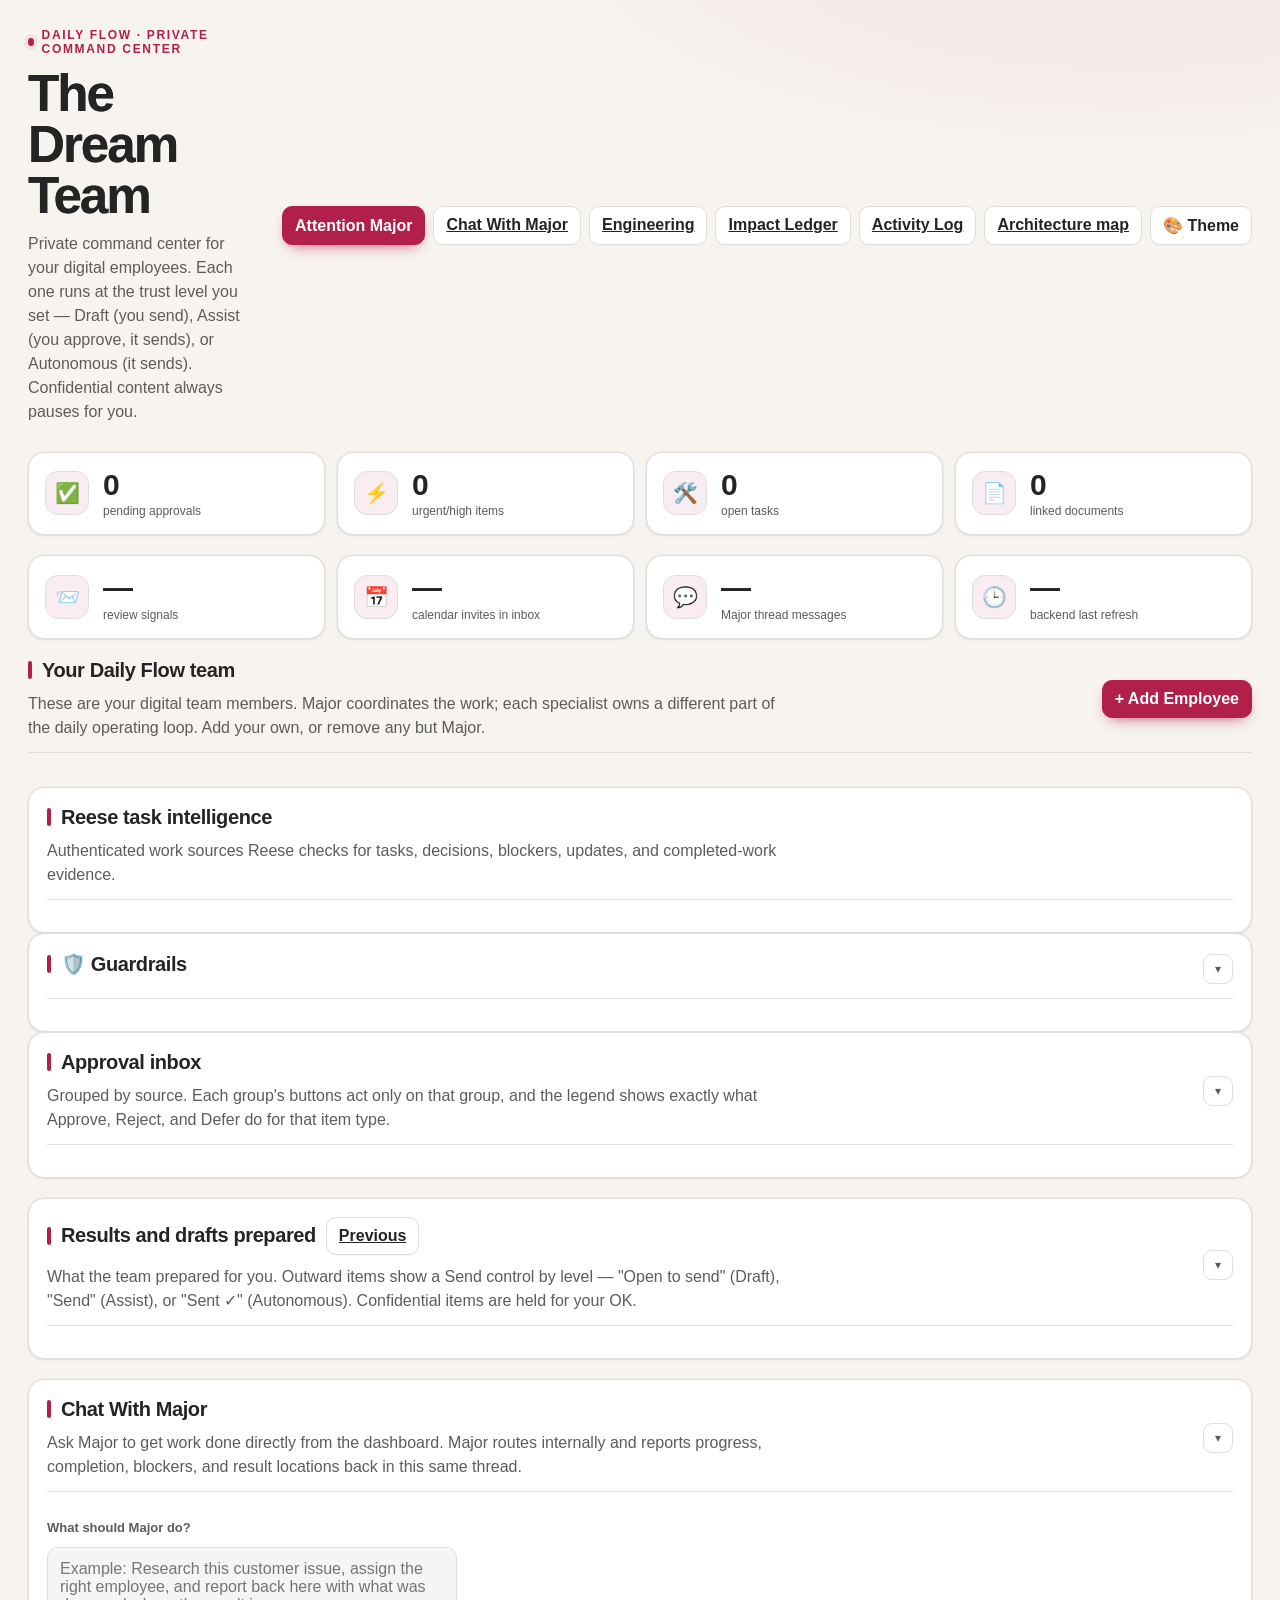
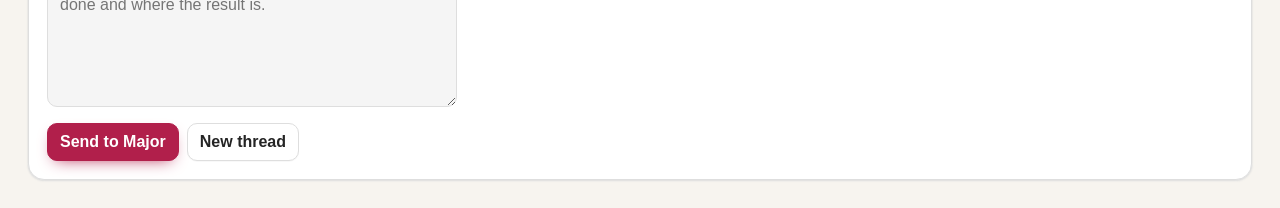
==== commit f71438fb: "feat: add engineering command center Add read-only ADO and IcM intelligence so Reese can answer bloc" ====
--- a/app/static/index.html
+++ b/app/static/index.html
@@ -33,6 +33,7 @@
       <div class="toolbar">
         <button class="btn primary" id="attentionBtn">Attention Major</button>
         <a class="btn" href="#majorChatSection">Chat With Major</a>
+        <a class="btn" href="engineering.html">Engineering</a>
         <a class="btn" href="ledger.html">Impact Ledger</a>
         <a class="btn" href="activity-log.html">Activity Log</a>
         <a class="btn" href="architecture.html">Architecture map</a>
@@ -47,6 +48,8 @@
         </div>
       </div>
     </header>
+
+    <div class="first-run-banner" id="firstRunBanner" hidden></div>
 
     <div class="attention-banner" id="chatStatus" role="status" aria-live="polite"></div>
 
@@ -75,6 +78,16 @@
       <div id="onboardingCards"></div>
       <div class="employee-grid" id="employees"></div>
       <div id="removedEmployees"></div>
+    </section>
+
+    <section class="card section" id="taskSourcesSection">
+      <div class="section-head">
+        <div>
+          <h2>Reese task intelligence</h2>
+          <p class="subtitle">Authenticated work sources Reese checks for tasks, decisions, blockers, updates, and completed-work evidence.</p>
+        </div>
+      </div>
+      <div class="task-source-grid" id="taskSources"></div>
     </section>
 
     <section class="card section" id="guardrailsSection" data-collapsible>
--- a/app/static/styles.css
+++ b/app/static/styles.css
@@ -228,6 +228,20 @@
 .employee-top { display: flex; justify-content: space-between; align-items: start; gap: 8px; }
 .employee .role { color: var(--cp-text-muted); font-size: 12px; line-height: 1.35; }
 .employee .skills { color: var(--cp-text-soft); font-size: 12px; line-height: 1.35; }
+.task-source-grid { display: grid; grid-template-columns: repeat(4, minmax(0, 1fr)); gap: 12px; }
+.task-source { display: grid; gap: 5px; padding: 14px; color: inherit; text-decoration: none; background: var(--cp-surface-soft); border: 1px solid var(--cp-border); border-radius: 12px; }
+.task-source:hover, .task-source:focus-visible { border-color: var(--cp-accent); outline: none; }
+.task-source-name { font-weight: 700; }
+.task-source-type, .task-source-owner { color: var(--cp-text-muted); font-size: 12px; }
+.engineering-commands { display: flex; flex-wrap: wrap; gap: 10px; }
+.engineering-repo-form { margin-top: 16px; }
+.engineering-repo-row { display: flex; gap: 10px; align-items: center; }
+.engineering-repo-row input { flex: 1; min-width: 220px; padding: 9px 12px; border: 1px solid var(--cp-border-strong); border-radius: 10px; background: var(--cp-surface); color: var(--cp-text); }
+.engineering-metrics { grid-template-columns: repeat(6, minmax(0, 1fr)); }
+.engineering-section { margin-top: 20px; }
+.engineering-list { display: grid; gap: 12px; }
+@media (max-width: 900px) { .engineering-metrics { grid-template-columns: repeat(3, minmax(0, 1fr)); } }
+@media (max-width: 620px) { .engineering-metrics { grid-template-columns: repeat(2, minmax(0, 1fr)); } .engineering-repo-row { align-items: stretch; flex-direction: column; } }
 /* --- 3.0.0 progressive trust + Always/Ask/Never protocol --- */
 .emp-trust-row { display: flex; align-items: center; justify-content: space-between; gap: 8px; }
 .trust-badge { font-size: 11px; font-weight: 700; padding: 2px 8px; border-radius: 999px; border: 1px solid var(--cp-border-strong); white-space: nowrap; }
@@ -535,6 +549,23 @@
 .attention-banner.active { display: block; }
 .attention-banner.done { border-color: var(--cp-success); }
 .attention-banner.blocked { border-color: var(--cp-danger); }
+.first-run-banner {
+  margin-bottom: 16px;
+  padding: 16px 18px;
+  border: 1px solid var(--cp-accent);
+  border-left: 4px solid var(--cp-accent);
+  border-radius: 0.625rem;
+  background: var(--cp-accent-soft);
+  color: var(--cp-text);
+  display: flex;
+  flex-direction: column;
+  gap: 4px;
+}
+.first-run-banner[hidden] { display: none; }
+.first-run-banner strong { font-size: 15px; }
+.first-run-banner span { font-size: 13.5px; color: var(--cp-text-muted); line-height: 1.5; }
+.first-run-banner.working { border-color: var(--cp-link); border-left-color: var(--cp-link); background: rgba(0, 120, 212, 0.08); }
+.first-run-banner.clear { border-color: var(--cp-success); border-left-color: var(--cp-success); background: rgba(22, 163, 74, 0.08); }
 .work-status {
   display: grid;
   gap: 8px;
